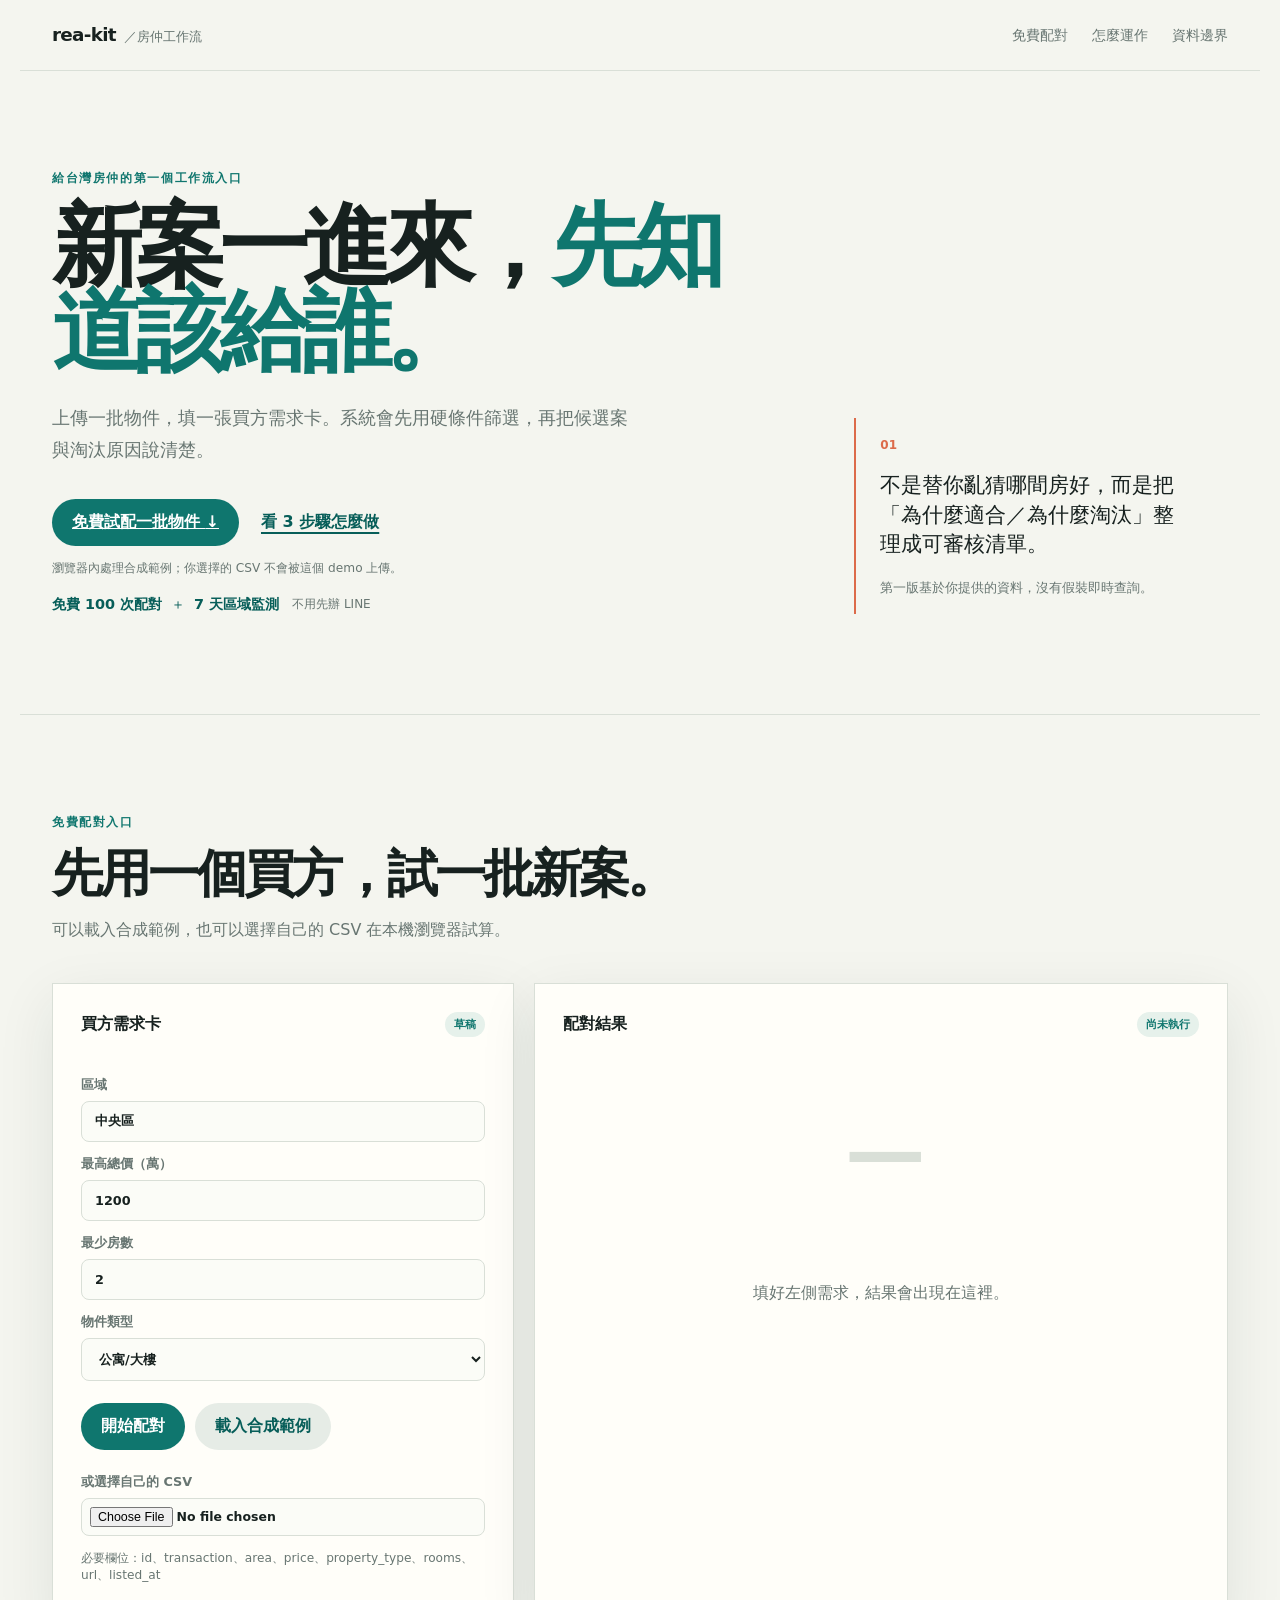
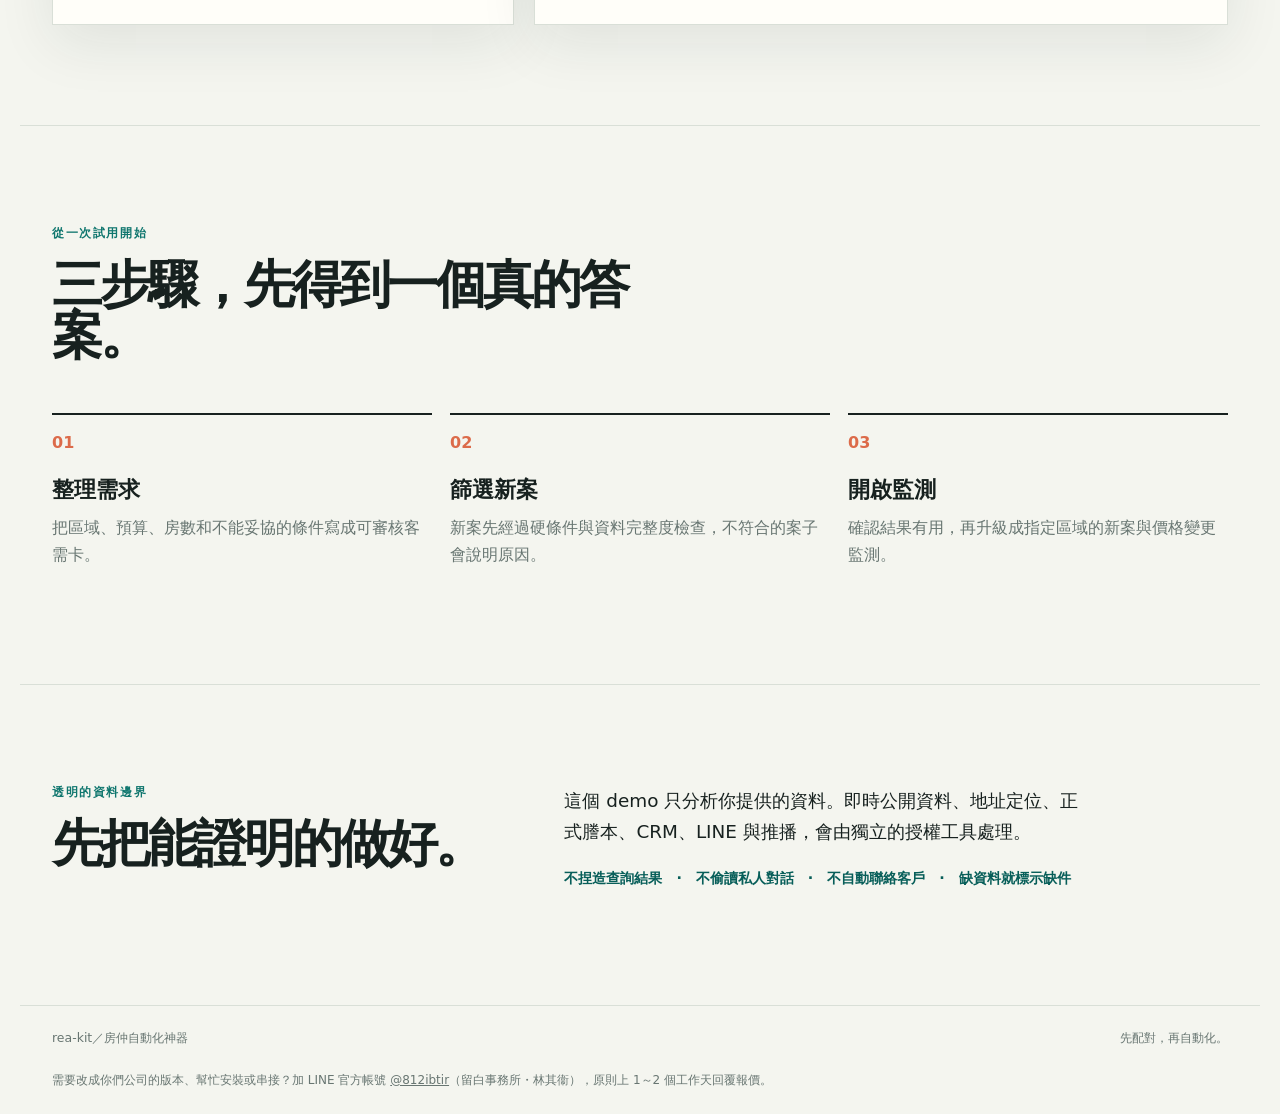
==== web/index.html @ c6d4bff8 "首次公開版本（2026-10-27） Co-Authored-By: Claude Opus 5.5 <noreply@anthropic.com>" ====
<!doctype html>
<html lang="zh-Hant">
<head>
  <meta charset="utf-8">
  <meta name="viewport" content="width=device-width, initial-scale=1">
  <meta name="description" content="把一批新案快速配給最適合的買方。台灣房仲工作流的免費配對入口。">
  <title>房仲自動化神器｜新案配給最適合的買方</title>
  <link rel="stylesheet" href="styles.css">
</head>
<body>
  <header class="site-header">
    <a class="brand" href="#top" aria-label="房仲自動化神器首頁">rea-kit<span>／房仲工作流</span></a>
    <nav aria-label="主要導覽">
      <a href="#demo">免費配對</a>
      <a href="#how">怎麼運作</a>
      <a href="#boundary">資料邊界</a>
    </nav>
  </header>

  <main id="top">
    <section class="hero" aria-labelledby="hero-title">
      <div class="hero-copy">
        <p class="eyebrow">給台灣房仲的第一個工作流入口</p>
        <h1 id="hero-title">新案一進來，<em>先知道該給誰。</em></h1>
        <p class="lede">上傳一批物件，填一張買方需求卡。系統會先用硬條件篩選，再把候選案與淘汰原因說清楚。</p>
        <div class="hero-actions">
          <a class="button primary" href="#demo" data-event="plugin_open">免費試配一批物件 <span>↓</span></a>
          <a class="text-link" href="#how">看 3 步驟怎麼做</a>
        </div>
        <p class="microcopy">瀏覽器內處理合成範例；你選擇的 CSV 不會被這個 demo 上傳。</p>
        <p class="offer-line"><strong>免費 100 次配對</strong><span>＋</span><strong>7 天區域監測</strong><small>不用先辦 LINE</small></p>
      </div>
      <div class="hero-note" aria-label="產品承諾">
        <span class="note-mark">01</span>
        <p>不是替你亂猜哪間房好，而是把「為什麼適合／為什麼淘汰」整理成可審核清單。</p>
        <small>第一版基於你提供的資料，沒有假裝即時查詢。</small>
      </div>
    </section>

    <section id="demo" class="demo-section" aria-labelledby="demo-title">
      <div class="section-heading">
        <p class="eyebrow">免費配對入口</p>
        <h2 id="demo-title">先用一個買方，試一批新案。</h2>
        <p>可以載入合成範例，也可以選擇自己的 CSV 在本機瀏覽器試算。</p>
      </div>
      <div class="demo-grid">
        <form id="need-form" class="panel need-form">
          <div class="panel-top"><span>買方需求卡</span><span class="status-dot">草稿</span></div>
          <label>區域<input name="area" value="中央區" required></label>
          <label>最高總價（萬）<input name="budget" type="number" value="1200" min="0" required></label>
          <label>最少房數<input name="rooms" type="number" value="2" min="0" required></label>
          <label>物件類型
            <select name="property_type"><option value="apartment">公寓/大樓</option><option value="townhouse">透天</option></select>
          </label>
          <div class="form-actions">
            <button class="button primary" type="submit" data-event="first_result">開始配對</button>
            <button class="button secondary" type="button" id="load-sample" data-event="sample_imported">載入合成範例</button>
          </div>
          <label class="file-input">或選擇自己的 CSV<input id="csv-file" type="file" accept=".csv,text/csv"></label>
          <p class="form-hint">必要欄位：id、transaction、area、price、property_type、rooms、url、listed_at</p>
        </form>

        <section class="panel result-panel" aria-live="polite" aria-labelledby="result-title">
          <div class="panel-top"><span id="result-title">配對結果</span><span id="result-count" class="result-count">尚未執行</span></div>
          <div id="result-empty" class="result-empty"><span class="empty-number">—</span><p>填好左側需求，結果會出現在這裡。</p></div>
          <div id="result-content" class="hidden">
            <div class="result-summary"><strong id="priority-count">0</strong><span>筆優先審核</span><strong id="review-count">0</strong><span>筆待補資料</span></div>
            <div id="result-list" class="result-list"></div>
            <button class="share-button" type="button" id="share-result" data-event="share_clicked">複製這份結果摘要</button>
          </div>
        </section>
      </div>
    </section>

    <section id="how" class="steps-section" aria-labelledby="how-title">
      <div class="section-heading"><p class="eyebrow">從一次試用開始</p><h2 id="how-title">三步驟，先得到一個真的答案。</h2></div>
      <ol class="steps">
        <li><span>01</span><h3>整理需求</h3><p>把區域、預算、房數和不能妥協的條件寫成可審核客需卡。</p></li>
        <li><span>02</span><h3>篩選新案</h3><p>新案先經過硬條件與資料完整度檢查，不符合的案子會說明原因。</p></li>
        <li><span>03</span><h3>開啟監測</h3><p>確認結果有用，再升級成指定區域的新案與價格變更監測。</p></li>
      </ol>
    </section>

    <section id="boundary" class="boundary-section" aria-labelledby="boundary-title">
      <div><p class="eyebrow">透明的資料邊界</p><h2 id="boundary-title">先把能證明的做好。</h2></div>
      <div class="boundary-copy"><p>這個 demo 只分析你提供的資料。即時公開資料、地址定位、正式謄本、CRM、LINE 與推播，會由獨立的授權工具處理。</p><p class="boundary-list">不捏造查詢結果　·　不偷讀私人對話　·　不自動聯絡客戶　·　缺資料就標示缺件</p></div>
    </section>
  </main>
  <footer class="site-footer"><span>rea-kit／房仲自動化神器</span><span>先配對，再自動化。</span></footer>
  <div class="site-footer-ad"><p class="custom-ad">需要改成你們公司的版本、幫忙安裝或串接？加 LINE 官方帳號 <a href="https://line.me/R/ti/p/@812ibtir" target="_blank" rel="noopener">@812ibtir</a>（留白事務所・林其衞），原則上 1～2 個工作天回覆報價。</p></div>
  <script src="app.js" defer></script>
</body>
</html>
---- web/styles.css ----
:root {
  --ink: #17211f;
  --muted: #687672;
  --paper: #f4f5ef;
  --panel: #fffef9;
  --line: #d9dfd7;
  --teal: #0f766e;
  --teal-dark: #075e59;
  --coral: #dc6b4a;
  --shadow: 0 18px 55px rgba(24, 49, 44, .09);
  font-family: Inter, ui-sans-serif, system-ui, -apple-system, "Noto Sans TC", sans-serif;
  color: var(--ink);
  background: var(--paper);
}
* { box-sizing: border-box; }
html { scroll-behavior: smooth; }
body { margin: 0; background: var(--paper); }
a { color: inherit; }
.site-header, .site-footer { max-width: 1240px; margin: auto; padding: 24px 32px; display: flex; justify-content: space-between; align-items: center; }
.site-header { border-bottom: 1px solid var(--line); }
.brand { font-weight: 800; letter-spacing: -.04em; text-decoration: none; font-size: 1.15rem; }
.brand span { color: var(--muted); font-weight: 500; margin-left: 8px; font-size: .82rem; letter-spacing: 0; }
nav { display: flex; gap: 24px; color: var(--muted); font-size: .88rem; }
nav a { text-decoration: none; } nav a:hover, nav a:focus-visible { color: var(--teal); }
.hero, .demo-section, .steps-section, .boundary-section { max-width: 1240px; margin: auto; padding: 100px 32px; }
.hero { display: grid; grid-template-columns: 1.45fr .75fr; gap: 80px; align-items: end; min-height: 620px; }
.eyebrow { color: var(--teal); font-weight: 800; letter-spacing: .14em; text-transform: uppercase; font-size: .72rem; margin: 0 0 18px; }
h1, h2, h3, p { margin-top: 0; }
h1 { font-size: clamp(3rem, 7vw, 6.6rem); line-height: .95; letter-spacing: -.075em; max-width: 780px; margin-bottom: 28px; }
h1 em { color: var(--teal); font-style: normal; }
h2 { font-size: clamp(2rem, 4vw, 4rem); line-height: 1; letter-spacing: -.06em; margin-bottom: 18px; }
.lede { max-width: 580px; font-size: 1.15rem; line-height: 1.7; color: var(--muted); }
.hero-actions { display: flex; gap: 22px; align-items: center; margin: 34px 0 14px; }
.button { border: 0; border-radius: 999px; padding: 13px 20px; cursor: pointer; font: inherit; font-weight: 800; transition: transform .2s ease, background .2s ease; }
.button:hover { transform: translateY(-2px); } .button:focus-visible, .share-button:focus-visible, input:focus-visible, select:focus-visible { outline: 3px solid rgba(15,118,110,.28); outline-offset: 3px; }
.primary { background: var(--teal); color: white; } .primary:hover { background: var(--teal-dark); }
.secondary { background: #e6ece6; color: var(--teal-dark); }
.text-link { color: var(--teal-dark); font-weight: 800; text-decoration-thickness: 2px; text-underline-offset: 5px; }
.microcopy, .form-hint { color: var(--muted); font-size: .76rem; }
.offer-line { display: flex; flex-wrap: wrap; gap: 9px; align-items: center; margin: 18px 0 0; color: var(--teal-dark); font-size: .9rem; }
.offer-line small { color: var(--muted); font-size: .75rem; margin-left: 4px; }
.hero-note { border-left: 2px solid var(--coral); padding: 16px 0 16px 24px; max-width: 320px; }
.note-mark { color: var(--coral); font-weight: 900; font-size: .75rem; } .hero-note p { font-size: 1.3rem; line-height: 1.4; margin: 18px 0; } .hero-note small { color: var(--muted); line-height: 1.5; }
.demo-section { border-top: 1px solid var(--line); }
.section-heading { max-width: 640px; margin-bottom: 40px; } .section-heading > p:last-child { color: var(--muted); line-height: 1.6; }
.demo-grid { display: grid; grid-template-columns: .8fr 1.2fr; gap: 20px; align-items: stretch; }
.panel { background: var(--panel); border: 1px solid var(--line); box-shadow: var(--shadow); padding: 28px; }
.panel-top { display: flex; justify-content: space-between; align-items: center; font-weight: 850; margin-bottom: 26px; }
.status-dot, .result-count { color: var(--teal); background: #e6f1eb; border-radius: 99px; padding: 5px 9px; font-size: .7rem; }
.need-form { display: flex; flex-direction: column; gap: 14px; } label { color: var(--muted); font-size: .8rem; font-weight: 750; display: grid; gap: 7px; } input, select { width: 100%; padding: 12px 13px; border: 1px solid var(--line); background: #fbfcf7; border-radius: 8px; color: var(--ink); font: inherit; } .form-actions { display: flex; gap: 10px; flex-wrap: wrap; margin-top: 8px; }
.file-input { margin-top: 10px; } .file-input input { padding: 8px; font-size: .78rem; }
.result-panel { min-height: 430px; } .result-empty { display: grid; place-items: center; text-align: center; min-height: 300px; color: var(--muted); } .empty-number { color: var(--line); font-size: 5rem; font-weight: 900; letter-spacing: -.1em; }
.hidden { display: none; } .result-summary { display: flex; align-items: baseline; gap: 8px; color: var(--muted); border-bottom: 1px solid var(--line); padding-bottom: 18px; } .result-summary strong { color: var(--teal); font-size: 2.3rem; margin-left: 14px; } .result-summary strong:first-child { margin-left: 0; }
.result-list { display: grid; gap: 10px; margin: 18px 0; } .result-row { display: grid; grid-template-columns: 1fr auto; gap: 12px; border-left: 3px solid var(--teal); padding: 12px 14px; background: #f6f8f2; } .result-row.review { border-left-color: var(--coral); } .result-row strong { display: block; } .result-row small { color: var(--muted); } .score { font-weight: 900; color: var(--teal); }
.share-button { border: 1px solid var(--teal); color: var(--teal-dark); background: transparent; padding: 10px 14px; border-radius: 8px; cursor: pointer; font: inherit; font-weight: 800; }
.steps-section { border-top: 1px solid var(--line); } .steps { list-style: none; margin: 52px 0 0; padding: 0; display: grid; grid-template-columns: repeat(3, 1fr); gap: 18px; } .steps li { border-top: 2px solid var(--ink); padding-top: 18px; } .steps span { color: var(--coral); font-weight: 900; } .steps h3 { font-size: 1.4rem; margin: 22px 0 10px; } .steps p { color: var(--muted); line-height: 1.65; }
.boundary-section { border-top: 1px solid var(--line); display: grid; grid-template-columns: .8fr 1.2fr; gap: 70px; } .boundary-copy { max-width: 520px; font-size: 1.15rem; line-height: 1.7; } .boundary-list { color: var(--teal-dark); font-size: .9rem; font-weight: 800; }
.site-footer { border-top: 1px solid var(--line); color: var(--muted); font-size: .78rem; }
@media (max-width: 768px) { .site-header, .site-footer { padding: 18px 20px; } nav { display: none; } .hero, .demo-grid, .boundary-section { grid-template-columns: 1fr; } .hero, .demo-section, .steps-section, .boundary-section { padding: 68px 20px; } .hero { gap: 40px; min-height: auto; } .steps { grid-template-columns: 1fr; gap: 30px; } h1 { font-size: clamp(3rem, 15vw, 5rem); } .panel { padding: 22px; } }
@media (prefers-color-scheme: dark) { :root { --ink: #ecf3ec; --muted: #a5b4ab; --paper: #15201e; --panel: #1c2926; --line: #34443f; --teal: #64c9b3; --teal-dark: #8de2cc; --coral: #ff9875; --shadow: none; } input, select { background: #15201e; color: var(--ink); } .secondary { background: #29403a; color: #c4f4e6; } .result-row { background: #22332f; } }
@media (prefers-reduced-motion: reduce) { *, *::before, *::after { scroll-behavior: auto !important; transition: none !important; } }
/* 開源版作者的客製化服務資訊（頁尾小字；依 NOTICE 轉散布請保留） */
.site-footer-ad { max-width: 1240px; margin: 0 auto; padding: 0 32px 24px; color: var(--muted); }
.custom-ad { margin: 0; font-size: 12px; line-height: 1.6; color: inherit; overflow-wrap: anywhere; }
.custom-ad a { color: inherit; text-decoration: underline; }
@media (max-width: 768px) { .site-footer-ad { padding: 0 20px 18px; } }
@media print { .custom-ad { display: none !important; } }
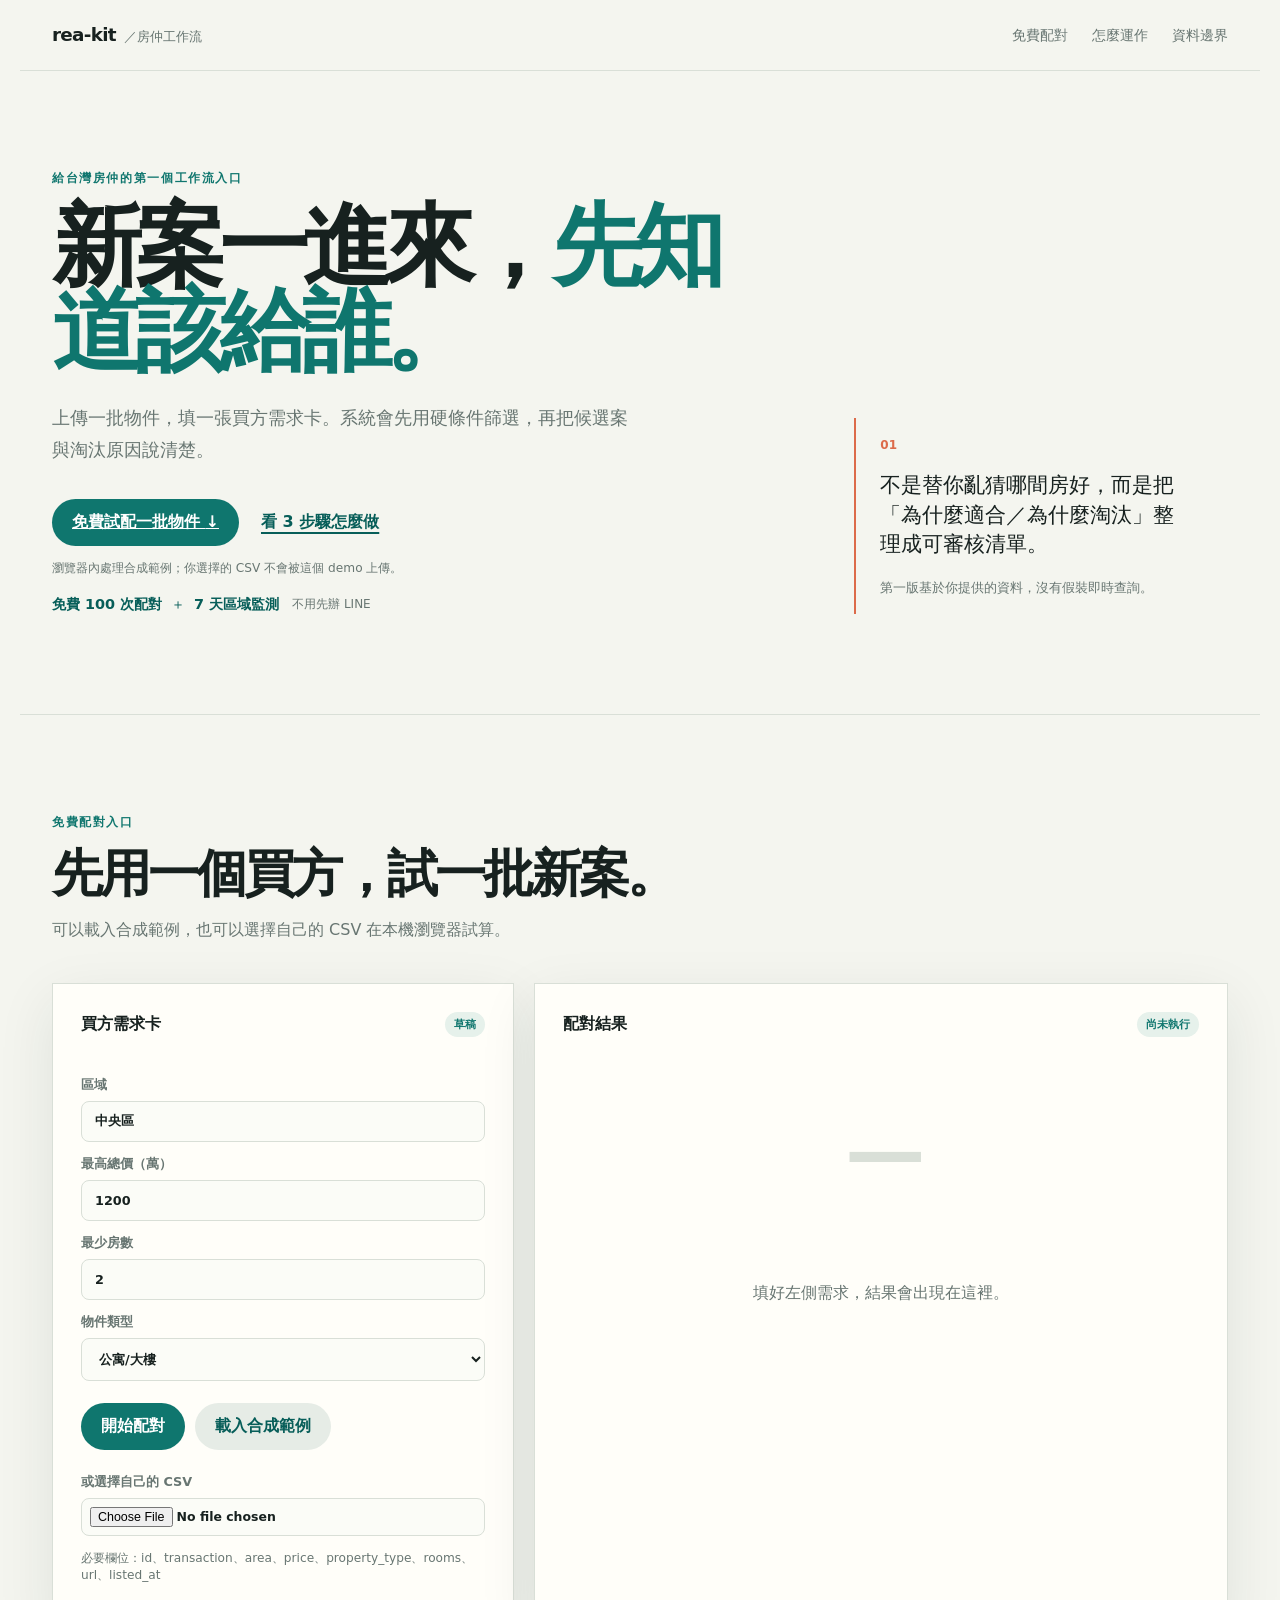
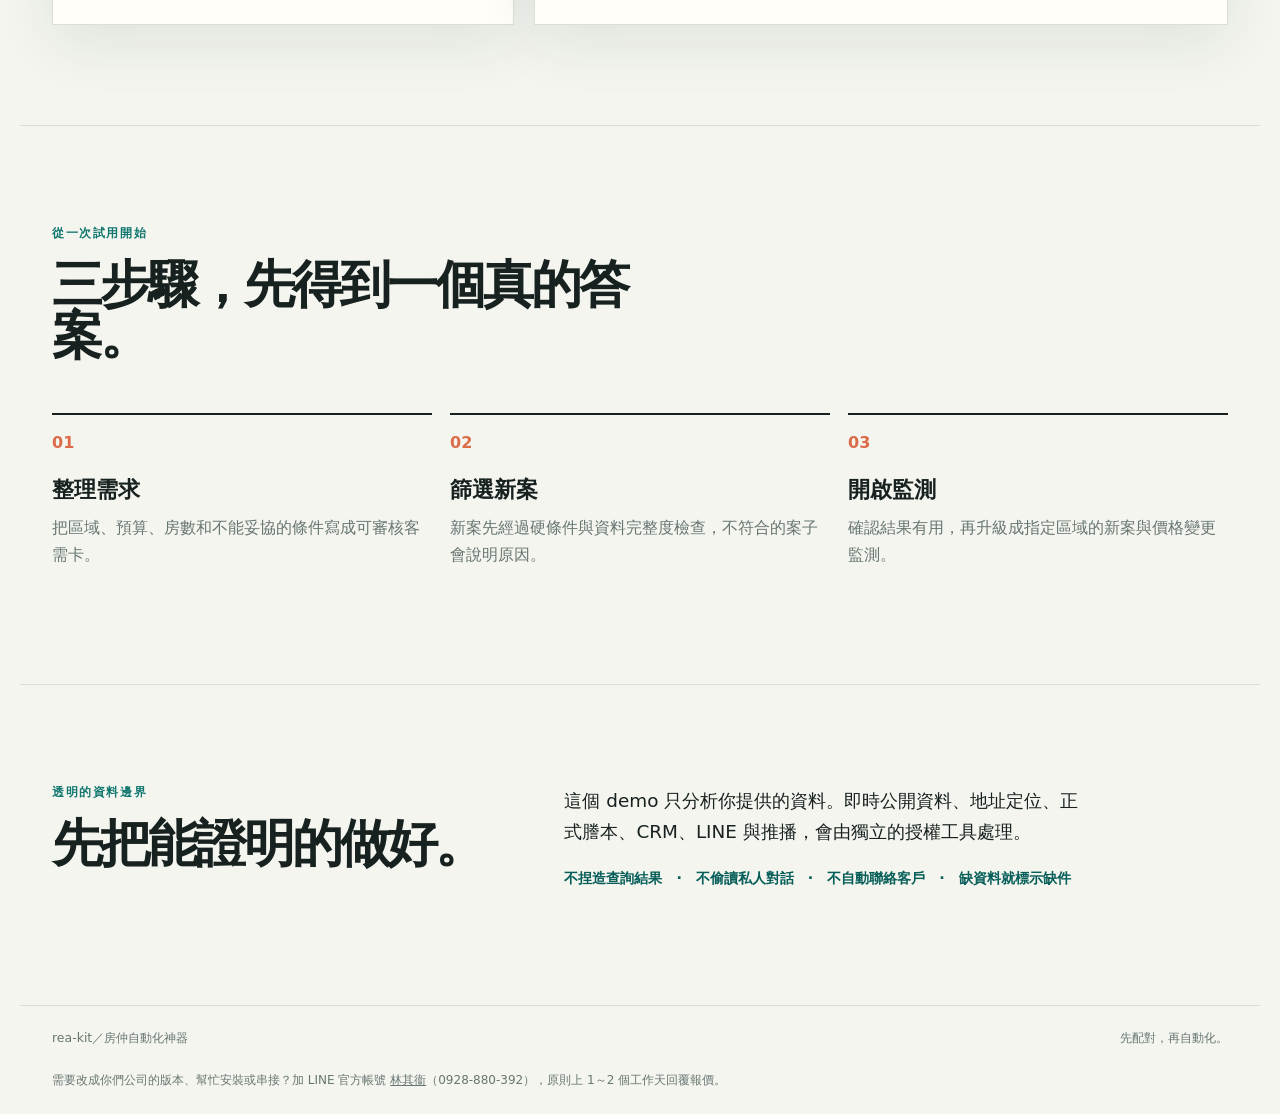
==== commit 5eb540b7: "客製化聯絡方式改為林其衞本人 LINE 與電話 0928-880-392 Co-Authored-By: Claude Opus 5.5 <noreply@anthropic.com>" ====
--- a/web/index.html
+++ b/web/index.html
@@ -87,7 +87,7 @@
     </section>
   </main>
   <footer class="site-footer"><span>rea-kit／房仲自動化神器</span><span>先配對，再自動化。</span></footer>
-  <div class="site-footer-ad"><p class="custom-ad">需要改成你們公司的版本、幫忙安裝或串接？加 LINE 官方帳號 <a href="https://line.me/R/ti/p/@812ibtir" target="_blank" rel="noopener">@812ibtir</a>（留白事務所・林其衞），原則上 1～2 個工作天回覆報價。</p></div>
+  <div class="site-footer-ad"><p class="custom-ad">需要改成你們公司的版本、幫忙安裝或串接？加 LINE 官方帳號 <a href="https://line.me/ti/p/xzHT2IywOM" target="_blank" rel="noopener">林其衞</a>（0928-880-392），原則上 1～2 個工作天回覆報價。</p></div>
   <script src="app.js" defer></script>
 </body>
 </html>
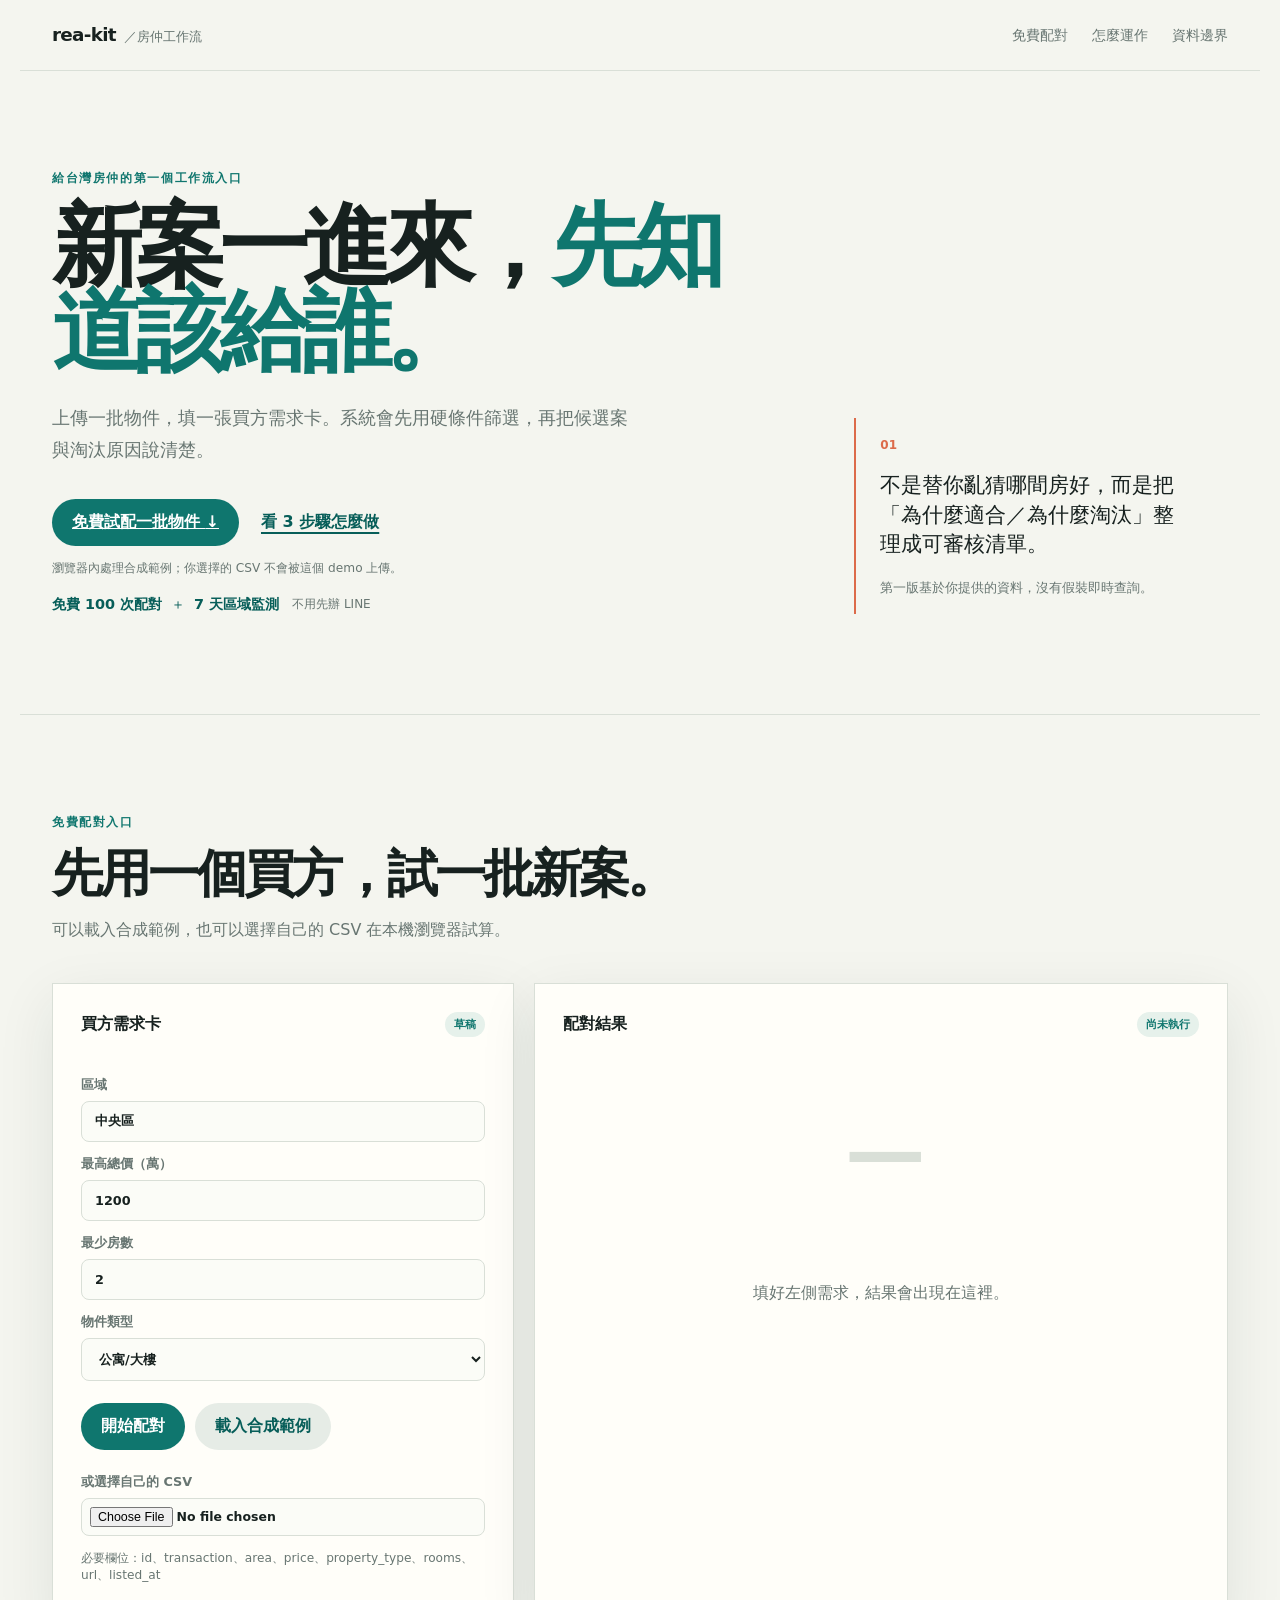
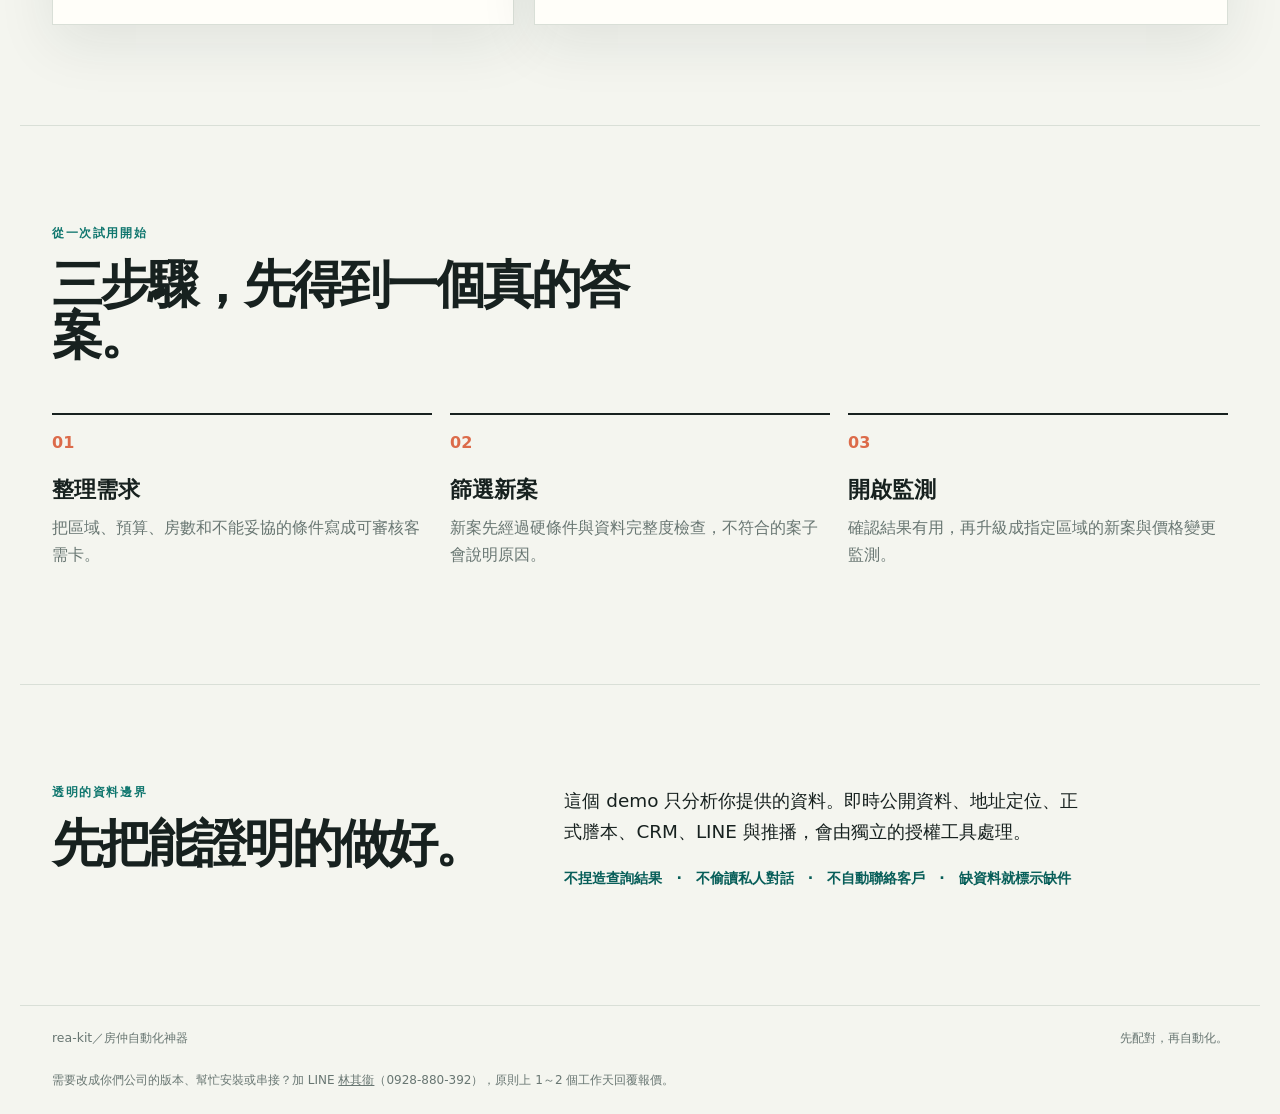
==== commit 598977c9: "聯絡方式：拿掉「官方帳號」字樣；防個資檢查放行作者公開電話 Co-Authored-By: Claude Opus 5.5 <noreply@anthropic.com>" ====
--- a/web/index.html
+++ b/web/index.html
@@ -87,7 +87,7 @@
     </section>
   </main>
   <footer class="site-footer"><span>rea-kit／房仲自動化神器</span><span>先配對，再自動化。</span></footer>
-  <div class="site-footer-ad"><p class="custom-ad">需要改成你們公司的版本、幫忙安裝或串接？加 LINE 官方帳號 <a href="https://line.me/ti/p/xzHT2IywOM" target="_blank" rel="noopener">林其衞</a>（0928-880-392），原則上 1～2 個工作天回覆報價。</p></div>
+  <div class="site-footer-ad"><p class="custom-ad">需要改成你們公司的版本、幫忙安裝或串接？加 LINE <a href="https://line.me/ti/p/xzHT2IywOM" target="_blank" rel="noopener">林其衞</a>（0928-880-392），原則上 1～2 個工作天回覆報價。</p></div>
   <script src="app.js" defer></script>
 </body>
 </html>
